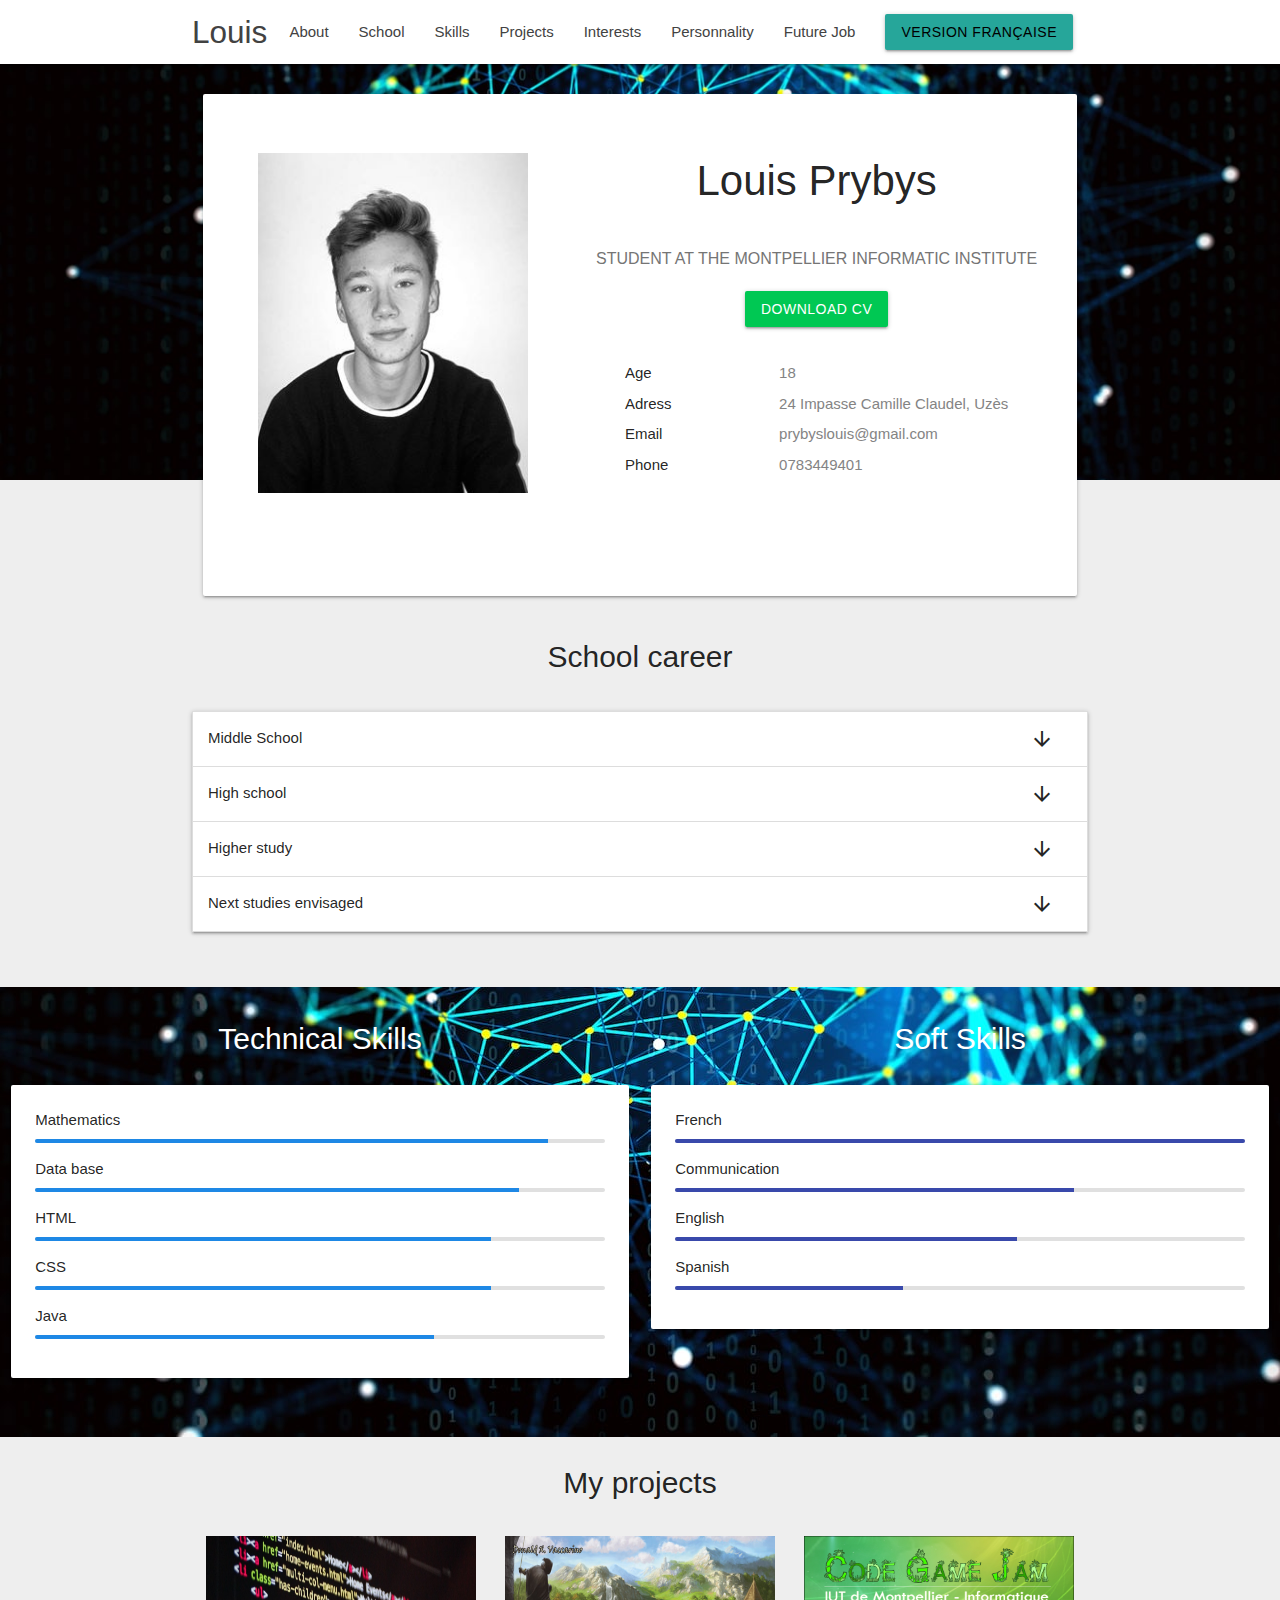
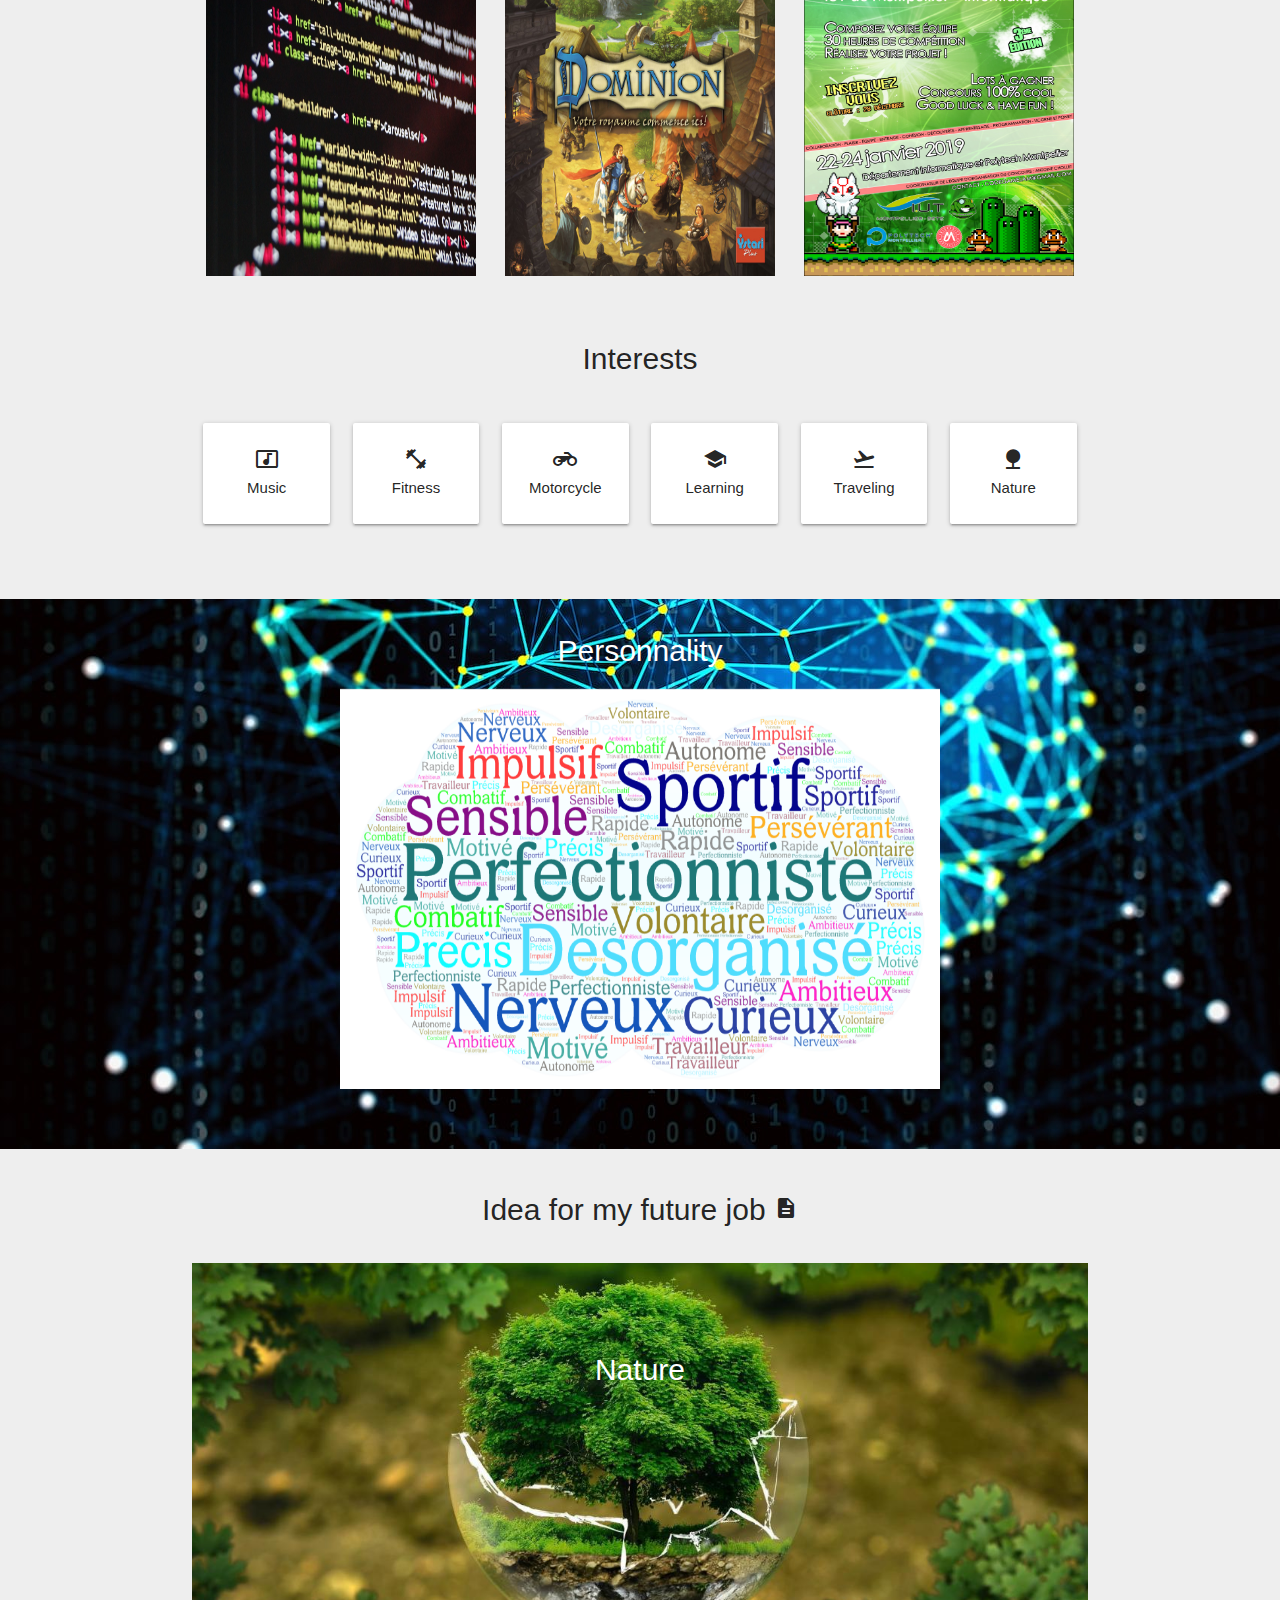
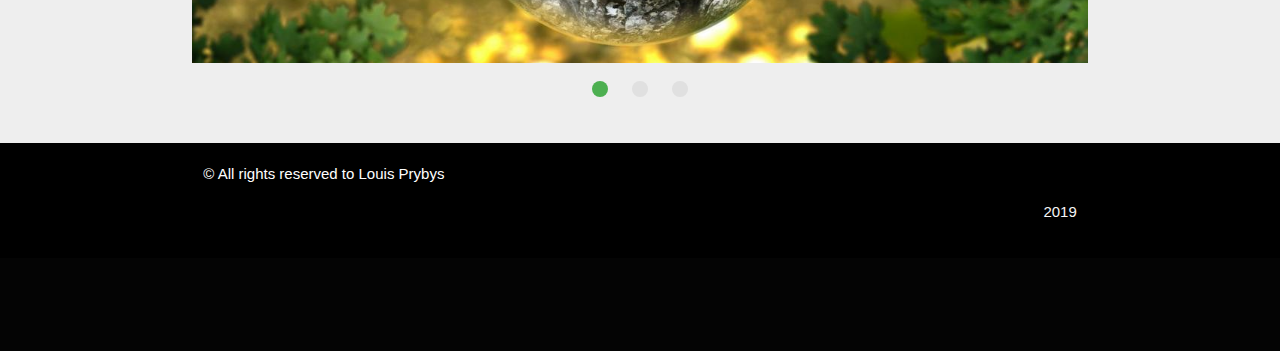
==== index.html @ 8a9b7760 "Add files via upload" ====
<!DOCTYPE html>
<html>
	<head>
		<title>Personal Website</title>
		<meta charset="utf-8">
		<!--Import Google Icon Font-->
		<link href="https://fonts.googleapis.com/icon?family=Material+Icons" rel="stylesheet">
		<!-- Social media Font -->
		<link rel="stylesheet" href="https://d1azc1qln24ryf.cloudfront.net/114779/Socicon/style-cf.css?9ukd8d">
		<!-- Materialize: Compiled and minified CSS -->
		<link rel="stylesheet" href="https://cdnjs.cloudflare.com/ajax/libs/materialize/1.0.0/css/materialize.min.css">
		<link rel="stylesheet" type="text/css" href="./accueilstyle.css">
		<!--Let browser know website is optimized for mobile-->
		<meta name="viewport" content="width=device-width, initial-scale=1.0"/>
	</head>
	<body class="grey lighten-3">
		<header>
			<div class="header-bg"></div>
			<nav class="nav-wraper white">
				<div class="container">
					<a href="#" class="brand-logo grey-text text-darken-3">Louis</a>
					<a data-target="sidenav" class="sidenav-trigger grey-text text-darken-3"><i class="material-icons">menu</i></a>
					<ul id="nav-mobile" class="right hide-on-med-and-down">
						<li><a class="grey-text text-darken-3" href="#about">About</a></li>
						<li><a class="grey-text text-darken-3" href="#school">School</a></li>
						<li ><a class="grey-text text-darken-3" href="#skills">Skills</a></li>
						<li><a class="grey-text text-darken-3" href="#projects">Projects</a></li>
						<li ><a class="grey-text text-darken-3" href="#interests">Interests</a></li>
						<li><a class="grey-text text-darken-3" href="#personnality">Personnality</a></li>
						<li ><a class="grey-text text-darken-3" href="#futurejob">Future Job</a></li>
						<li ><a class="waves-effect waves-light btn black-text text-darken-1" href="./index1.html">Version Française</a></li>
					</ul>
				</div>
			</nav>
		</header>
		<ul id="sidenav" class="sidenav">
			<li><a class="grey-text text-darken-3" href="#about">About</a></li>
			<li><a class="grey-text text-darken-3" href="#school">School</a></li>
			<li ><a class="grey-text text-darken-3" href="#skills">Skills</a></li>
			<li><a class="grey-text text-darken-3" href="#projects">Projects</a></li>
			<li ><a class="grey-text text-darken-3" href="#interests">Interests</a></li>
			<li><a class="grey-text text-darken-3" href="#personnality">Personnality</a></li>
			<li ><a class="grey-text text-darken-3" href="#futurejob">Future Job</a></li>
			<li ><a class="waves-effect waves-light btn black-text text-darken-1" href="./pageaccueil1.html">Version Française</a></li>
		</ul>
		<div class="wrapper container">
			<!-- first card with personal info -->
			<div class="row">
				<div class="col s12">
					<div class="card">
						<div class="card-content ">
							<div class="row ">
								<div class="col s12 l5 center">
									<img class="responsive-img avatar" src="./image/Louis.jpg" alt="Image de Louis">
									<ul class="social-icons">
										<li>
											<a target="_blank" href="https://www.facebook.com/louis.prybys.7" class="pure-button button-socicon"><span class="socicon socicon-facebook grey-text text-darken-1"></span></a>
										</li>
										<li>
											<a target="_blank" href="https://www.instagram.com/louisprybys/?hl=fr" class="pure-button button-socicon"><span class="socicon socicon-linkedin grey-text text-darken-1"></span></a>
										</li>
										<li>
											<a target="_blank" href="https://www.linkedin.com/in/louis-prybys-404544171/" class="pure-button button-socicon"><span class="socicon socicon-instagram grey-text text-darken-1"></span></a>
										</li>
									</ul>
								</div>
								<div class="col s12 l7 info center">
									<h1 id="about" class="scrollspy">Louis Prybys</h1>
									<p class="grey-text text-darken-1 student">
										Student at the Montpellier informatic Institute
									</p>
									<div class="student">
										<a class="waves-effect waves-light btn green accent-4" href="./docs/CV.pdf" target="_blank" download id="CV">DOWNLOAD CV</a>
									</div>
									<ul class="student">
										<li>
											<span class="profile-title">Age</span>
											<span class="profile-desc">18</span>
										</li>
										<li>
											<span class="profile-title">Adress</span>
											<span class="profile-desc">24 Impasse Camille Claudel, Uzès</span>
										</li>
										<li>
											<span class="profile-title">Email</span>
											<span class="profile-desc">prybyslouis@gmail.com</span>
										</li>
										<li>
											<span class="profile-title">Phone</span>
											<span class="profile-desc">0783449401</span>
										</li>
									</ul>
								</div>
							</div>
						</div>
					</div>
				</div>
			</div>
			<div>
				<h3 id="school" class="padding">School career</h3>
				<ul class="collapsible">
					<li>
						<div class="collapsible-header">
							Middle School
							<i class="fleche material-icons">arrow_downward</i>
						</div>
						<div class="collapsible-body">
							<span>College students at Jean Louis Trintignant,30700 Uzès. <br>Brevet des collèges : Well mention.</span>
						</div>
					</li>
					<li>
						<div class="collapsible-header">
							High school
							<i class=" fleche material-icons">arrow_downward</i>
						</div>
						<div class="collapsible-body">
							<span>High school student at Lycée Charles Gide, 30700 Uzès. <br>Baccalauréat : AB Mention.</span>
						</div>
					</li>
					<li>
						<div class="collapsible-header">
							Higher study
							<i class="fleche material-icons">arrow_downward</i>
						</div>
						<div class="collapsible-body">
							<span>Student at the Montpellier informatic institute (DUT). First year.</span>
						</div>
					</li>
					<li>
						<div class="collapsible-header">
							Next studies envisaged
							<i class="fleche material-icons">arrow_downward</i>
						</div>
						<div class="collapsible-body">
							<span>Engineering schools like (Ecole des Mines or Polytech).</span>
						</div>
					</li>
				</ul>
			</div>
		</div>
		<!-- Skills -->
		<div class="parallax-container">
			<div class="parallax">
				<img alt="Image parallax" src="./image/artifi.jpg">
			</div>
			<div class="row">
				<div class="col s12 l6">
					<h2 id="skills" class="scrollspy">Technical Skills</h2>
					<div class="card">
						<div class="card-content">
							<div>
								Mathematics
							</div>
							<div class="progress grey lighten-2">
								<div class="determinate blue darken-1" style="width: 90%"></div>
							</div>
							<div>
								Data base
							</div>
							<div class="progress grey lighten-2">
								<div class="determinate blue darken-1" style="width: 85%"></div>
							</div>
							<div>
								HTML
							</div>
							<div class="progress grey lighten-2">
								<div class="determinate blue darken-1" style="width: 80%"></div>
							</div>
							<div>
								CSS
							</div>
							<div class="progress grey lighten-2">
								<div class="determinate blue darken-1" style="width: 80%"></div>
							</div>
							<div>
								Java
							</div>
							<div class="progress grey lighten-2">
								<div class="determinate blue darken-1" style="width: 70%"></div>
							</div>
						</div>
					</div>
				</div>
				<div class="col s12 l6">
					<h2 class="scrollspy">Soft Skills</h2>
					<div class="card">
						<div class="card-content">
							<div>
								French
							</div>
							<div class="progress grey lighten-2">
								<div class="determinate indigo darken-1" style="width: 100%"></div>
							</div>
							<div>
								Communication
							</div>
							<div class="progress grey lighten-2">
								<div class="determinate indigo darken-1" style="width: 70%"></div>
							</div>
							<div>
								English
							</div>
							<div class="progress grey lighten-2">
								<div class="determinate indigo darken-1" style="width: 60%"></div>
							</div>
							<div>
								Spanish
							</div>
							<div class="progress grey lighten-2">
								<div class="determinate  indigo darken-1" style="width: 40%"></div>
							</div>
						</div>
					</div>
				</div>
			</div>
		</div>
		<div class="row large center">
			<h3 id="projects" class="padding">My projects</h3>
			<div class="col l4 m12 s12">
				<img class="responsive-img " src="./image/code.jpg" alt="Image projects" onclick="toggle_text('span_txt');">
				<br />
				<span id="span_txt" style="display: none;">Code : I created a site with my team using cms joomla. <a target="_blank" href="https://iut-info-projet.cloudaccess.host/index.php">Our website</a></span>
			</div>
			<div class="col l4 m12 s12">
				<img class="responsive-img " src="./image/game.jpg" alt="Image projects" onclick="toggle_text1('span_txt1');">
				<br />
				<span id="span_txt1" style="display: none;">Game : As part of the DUT we designed a board game entirely in java.</span>
			</div>
			<div class="col l4 m12 s12">
				<img class="responsive-img jam" src="./image/jam.jpg" alt="Image projects" onclick="toggle_text2('span_txt2');">
				<br />
				<span id="span_txt2" style="display: none;">Jam : I participated in the design of a video game in a group of 5. The contest lasted 30 hours in a row and this allowed me to push my limits both physically and intellectually.<a href="./amarok/amarok.html">Play game</a></span>
			</div>
		</div>
		<div class="wrapper container">
			<div class="interests">
				<h3 id="interests" class="scrollspy">Interests</h3>
				<div class="row interests">
					<div class="col s6 m4 l2">
						<div class="card">
							<div class="card-content center">
								<div>
									<i class="material-icons">music_video</i>
								</div>
								<div>
									Music
								</div>
							</div>
						</div>
					</div>
					<div class="col s6 m4 l2">
						<div class="card">
							<div class="card-content center">
								<div>
									<i class="material-icons">fitness_center</i>
								</div>
								<div>
									Fitness
								</div>
							</div>
						</div>
					</div>
					<div class="col s6 m4 l2">
						<div class="card">
							<div class="card-content center">
								<div>
									<i class="material-icons">motorcycle</i>
								</div>
								<div>
									Motorcycle
								</div>
							</div>
						</div>
					</div>
					<div class="col s6 m4 l2">
						<div class="card">
							<div class="card-content center">
								<div>
									<i class="material-icons">school</i>
								</div>
								<div>
									Learning
								</div>
							</div>
						</div>
					</div>
					<div class="col s6 m4 l2">
						<div class="card">
							<div class="card-content center">
								<div>
									<i class="material-icons">flight_takeoff</i>
								</div>
								<div>
									Traveling
								</div>
							</div>
						</div>
					</div>
					<div class="col s6 m4 l2">
						<div class="card">
							<div class="card-content center">
								<div>
									<i class="material-icons">nature</i>
								</div>
								<div>
									Nature
								</div>
							</div>
						</div>
					</div>
				</div>
			</div>
		</div>
		<div class="parallax-container para">
			<div class="parallax">
				<img alt="Image parallax" src="./image/artifi.jpg">
			</div>
			<div class="positionnuage">
				<h2 id="personnality">Personnality</h2>
				<img class="materialboxed" alt="Image de mon nuage de mots" src="./image/cloud.png">
			</div>
		</div>
		<div class="think">
			<h3 id="futurejob" class="padding scrollspy" >Idea for my future job <i class="material-icons">description</i></h3>
		</div>
		<div class="wrapper container">
			<div class="slider">
				<ul class="slides">
					<li>
						<img src="./image/nature.jpg" alt="Image de mon future domaine d'activité">
						<div class="caption center-align">
							<h3>Nature</h3>
						</div>
					</li>
					<li>
						<img src="./image/espace.jpg" alt="Image de mon future domaine d'activité">
						<div class="caption left-align">
							<h3>Space</h3>
						</div>
					</li>
					<li>
						<img src="./image/technologie-informatique.png" alt="Image de mon future domaine d'activité">
						<div class="caption right-align">
							<h3>Technologies</h3>
						</div>
					</li>
				</ul>
			</div>
		</div>
		<footer class="page-footer">
			<div class="container">
				<div class="row">
					<div class="col l16 s12">
						© All rights reserved to Louis Prybys
					</div>
					<div class="col l16 s12">
						<p class="grey-text text-lighten-4 right">
							2019
						</p>
					</div>
				</div>
			</div>
			<div class="footer-copyright">
				<div class="container">
					<div class="row">
						<div class="col l12 s12">
							<ul class="social-icons left">
								<li>
									<a target="_blank" href="https://www.facebook.com/louis.prybys.7" class="pure-button button-socicon"><span class="socicon socicon-facebook white-text text-darken-1"></span></a>
								</li>
								<li>
									<a target="_blank" href="https://www.instagram.com/louisprybys/?hl=fr" class="pure-button button-socicon"><span class="socicon socicon-linkedin white-text text-darken-1"></span></a>
								</li>
								<li>
									<a target="_blank" href="https://www.linkedin.com/in/louis-prybys-404544171/" class="pure-button button-socicon"><span class="socicon socicon-instagram white-text text-darken-1"></span></a>
								</li>
							</ul>
						</div>
					</div>
				</div>
			</div>
		</footer>
		<a class="back-to-top" href="#"><img alt="Back to Top" src="./image/fleche.png" data-jpibfi-post-excerpt="" data-jpibfi-post-url="http://www.cdl-graphicart.com/un-bouton-back-to-top-fluide-grace-a-jquery/" data-jpibfi-post-title="Un bouton "back to top" fluide grâce à jQuery" data-jpibfi-src="https://lh3.googleusercontent.com/-3RldGtL2azw/VrOzk609bmI/AAAAAAAABMw/xk8QnsFub7Q/s70-Ic42/BackToTop.png" ></a>
		<!-- Compiled and minified JavaScript -->
		<script src="https://ajax.googleapis.com/ajax/libs/jquery/3.3.1/jquery.min.js"></script>
		<script src="https://cdnjs.cloudflare.com/ajax/libs/materialize/1.0.0/js/materialize.min.js"></script>
		<script>
			$(document).ready(function(){
				$('.scrollspy').scrollSpy();
			});
		</script>
		<!-- Javascript for sidenav -->
		<script>
			$(document).ready(function(){
				$('.sidenav').sidenav();
			});
		</script>
		<!-- Javascript for slider -->
		<script type="text/javascript">
			$(document).ready(function(){
				$('.slider').slider();
			});
		</script>
		<!-- Javascript for parallax -->
		<script>
			$(document).ready(function(){
				$('.parallax').parallax();
			});
		</script>
		<script>
			$(document).ready(function(){
				$('.parallax1').parallax();
			});
		</script>
		<!-- Javascript for touchdown -->
		<script>
			$(document).ready(function(){
				$('.collapsible').collapsible();
			});
		</script>
		<script>
			$(document).ready(function(){
				$('.materialboxed').materialbox();
				  
			});
		</script>
		<!-- Javascript for projects -->
		<script>
			function toggle_text(id) {
				var span = document.getElementById(id);
				if(span.style.display == "none") {
					span.style.display = "inline";
				}
				else {
					span.style.display = "none";
				}
			}
			function toggle_text1(id) {
				var span = document.getElementById(id);
				if(span.style.display == "none") {
					span.style.display = "inline";
				}
				else {
					span.style.display = "none";
				}
			}
			function toggle_text2(id) {
				var span = document.getElementById(id);
				if(span.style.display == "none") {
					span.style.display = "inline";
				}
				else {
					span.style.display = "none";
				}
			}
		</script>
		<!-- Javascript for menu -->
		<script>
			$('a[href^="#"]').click(function(){
				var the_id = $(this).attr("href");
				var duration = 700;
				if (the_id === '#') {
					return;
				}
				$('html, body').animate({
					scrollTop:$(the_id).offset().top
				}
				, duration);
				return false;
			});
		</script>
		<!-- Javascript for backtotop -->
		<script>
			jQuery(document).ready(function() {
				var offset = 220;
				var duration = 1000;
				jQuery(window).scroll(function() {
					if (jQuery(this).scrollTop() > offset) {
						jQuery('.back-to-top').fadeIn(duration);
					}
					 else {
						jQuery('.back-to-top').fadeOut(duration);
					}
				});
				jQuery('.back-to-top').click(function(event) {
					event.preventDefault();
					jQuery('html, body').animate({
						scrollTop: 0
					}
					, duration);
					return false;
				}
				)
			});
		</script>
	</body>
</html>
---- accueilstyle.css ----
.wrapper
{
  max-width: 970px;
  top: 0px;
  padding-bottom: 40px;
}

.profile-title
{
  display: inline-block;
  width: 150px;
  margin-bottom: 8px;
}

.student
{
  padding-top: 20px;
}

.padding
{
  padding-bottom: 20px;
}

.think
{
  padding-top: 15px;
}

.large
{
  width: 70%;
  padding-bottom: 30px;
}

.page-footer
{
  background-color: black;
}

.pro
{
  width: 100%;
}

.parallax-container
{
  height: 450px;
}

.parallax-container.para
{
  height: 550px;
}

.positionnuage
{
  margin-left: auto;
  margin-right: auto;
  width: 600px;
}

#utile
{
  background-color: white;
  padding-bottom: 30px;
  width: 50%;
}

.mots
{
  width: 40%;
}

.header-bg
{
  position: absolute;
  top: 0;
  left: 0;
  right: 0;
  z-index: -1;
  background-size: cover;
  background-repeat: no-repeat;
  background-position: center;
  background-image: url(./image/artifi.jpg);
  height: 480px;
}

.avatar
{
  min-width: 100px;
}

.card1
{
  text-align: right;
}

.card
{
  margin: 2rem 0 1rem 0;
}

.page
{
  text-decoration: none;
  color: white;
}

.fleche
{
  margin-left: auto;
}

.flecheretour
{
  height: 40px;
  width: 40px;
}

.profile-desc
{
  display: inline-block;
  color: #848484;
}

.social-icons li
{
  display: inline-block;
  padding: 0px 9px;
}

img.avatar
{
  margin-top: 35px;
  width: 230px;
}

.info ul
{
  display: inline-block;
  text-align: left;
}

#fleche
{
  margin-left: auto;
}

h1
{
  font-size: 42px;
  line-height: 42px;
}

h2
{
  font-size: 30px;
  text-align: center;
  color: white;
}

h3
{
  text-align: center;
  font-size: 30px;
}

.info p
{
  font-size: 16px;
  font-weight: 500;
  text-transform: uppercase;
}

.interests > div
{
  padding: 0px;
}

img.responsive-img
{
  height: 340px;
  width: 270px;
}

.slider
{
  margin:0px auto;
  padding-bottom: 20px;
}

div#page
{
  max-width: 900px;
  margin-left: auto;
  margin-right: auto;
  padding: 20px;
}

.back-to-top
{
  position: fixed;
  bottom: 2em;
  right: 0px;
  text-decoration: none;
  font-size: 12px;
  padding: 1em;
  display: none;
}

.back-to-top:hover
{
  text-decoration: none;
}

.back-to-top img
{
  width: 60px;
  opacity: .7;
  filter: alpha(opacity=20);
  transition: all .4s ease-out;
  -o-transition: all .5s ease-out;
  -moz-transition: all .4s ease-out;
  -webkit-transition: all .4s ease-out;
}

.back-to-top img:hover
{
  text-decoration: none;
  opacity: .9;
}

.materialboxed
{
  width: 600px;
  height: 400px;
}

.display
{
  display:none;
}

@media screen and (max-width: 992px)
{
  .display1
  {
    display: none;
  }

  .parallax-container
  {
    height: 800px;
  }

  .parallax-container.para
  {
    height: 380px;
  }

  .materialboxed
  {
    width: 400px;
    height: 250px;
  }

  .positionnuage
  {
    margin-left: auto;
    margin-right: auto;
    width: 400px;
  }
}

@media screen and (max-width: 600px)
{
  .parallax-container.para
  {
    height: 320px;
  }

  .materialboxed
  {
    width: 250px;
    height: 180px;
  }

  .positionnuage
  {
    margin-left: auto;
    margin-right: auto;
    width: 250px;
  }
}
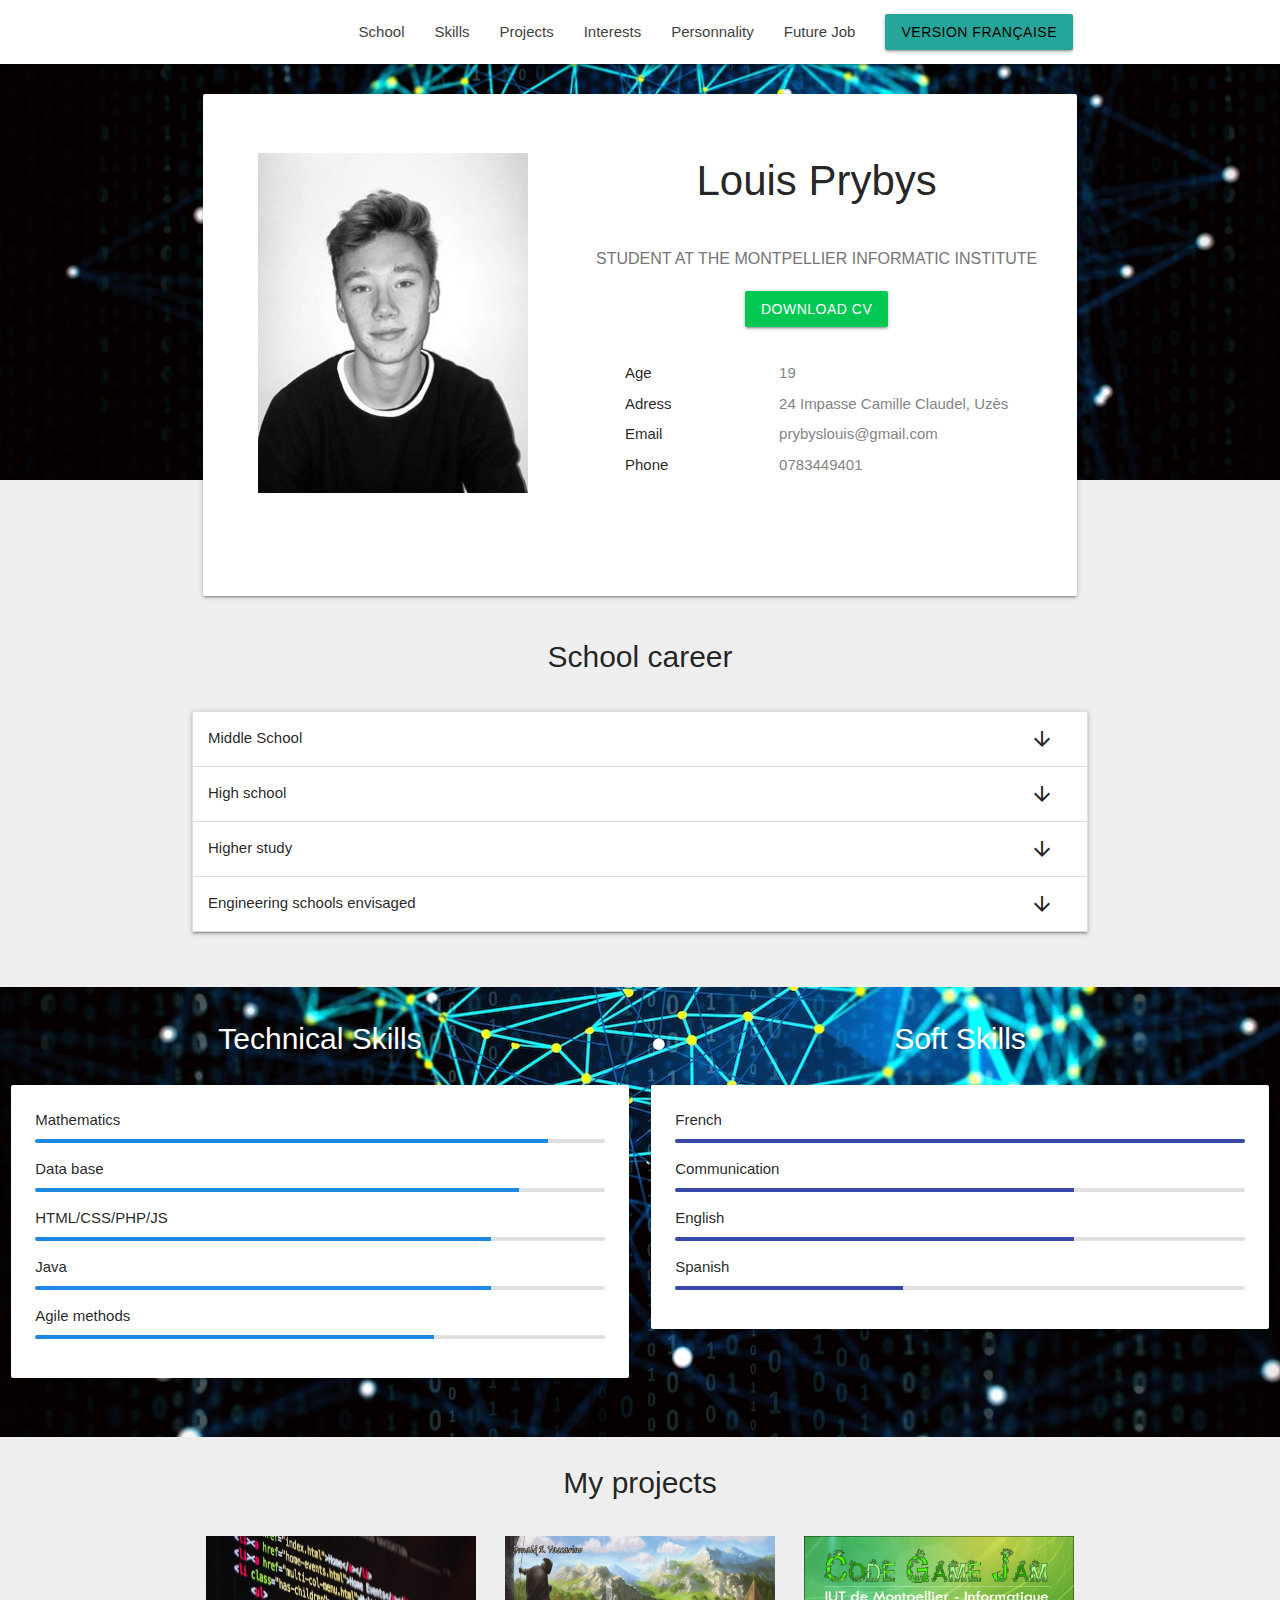
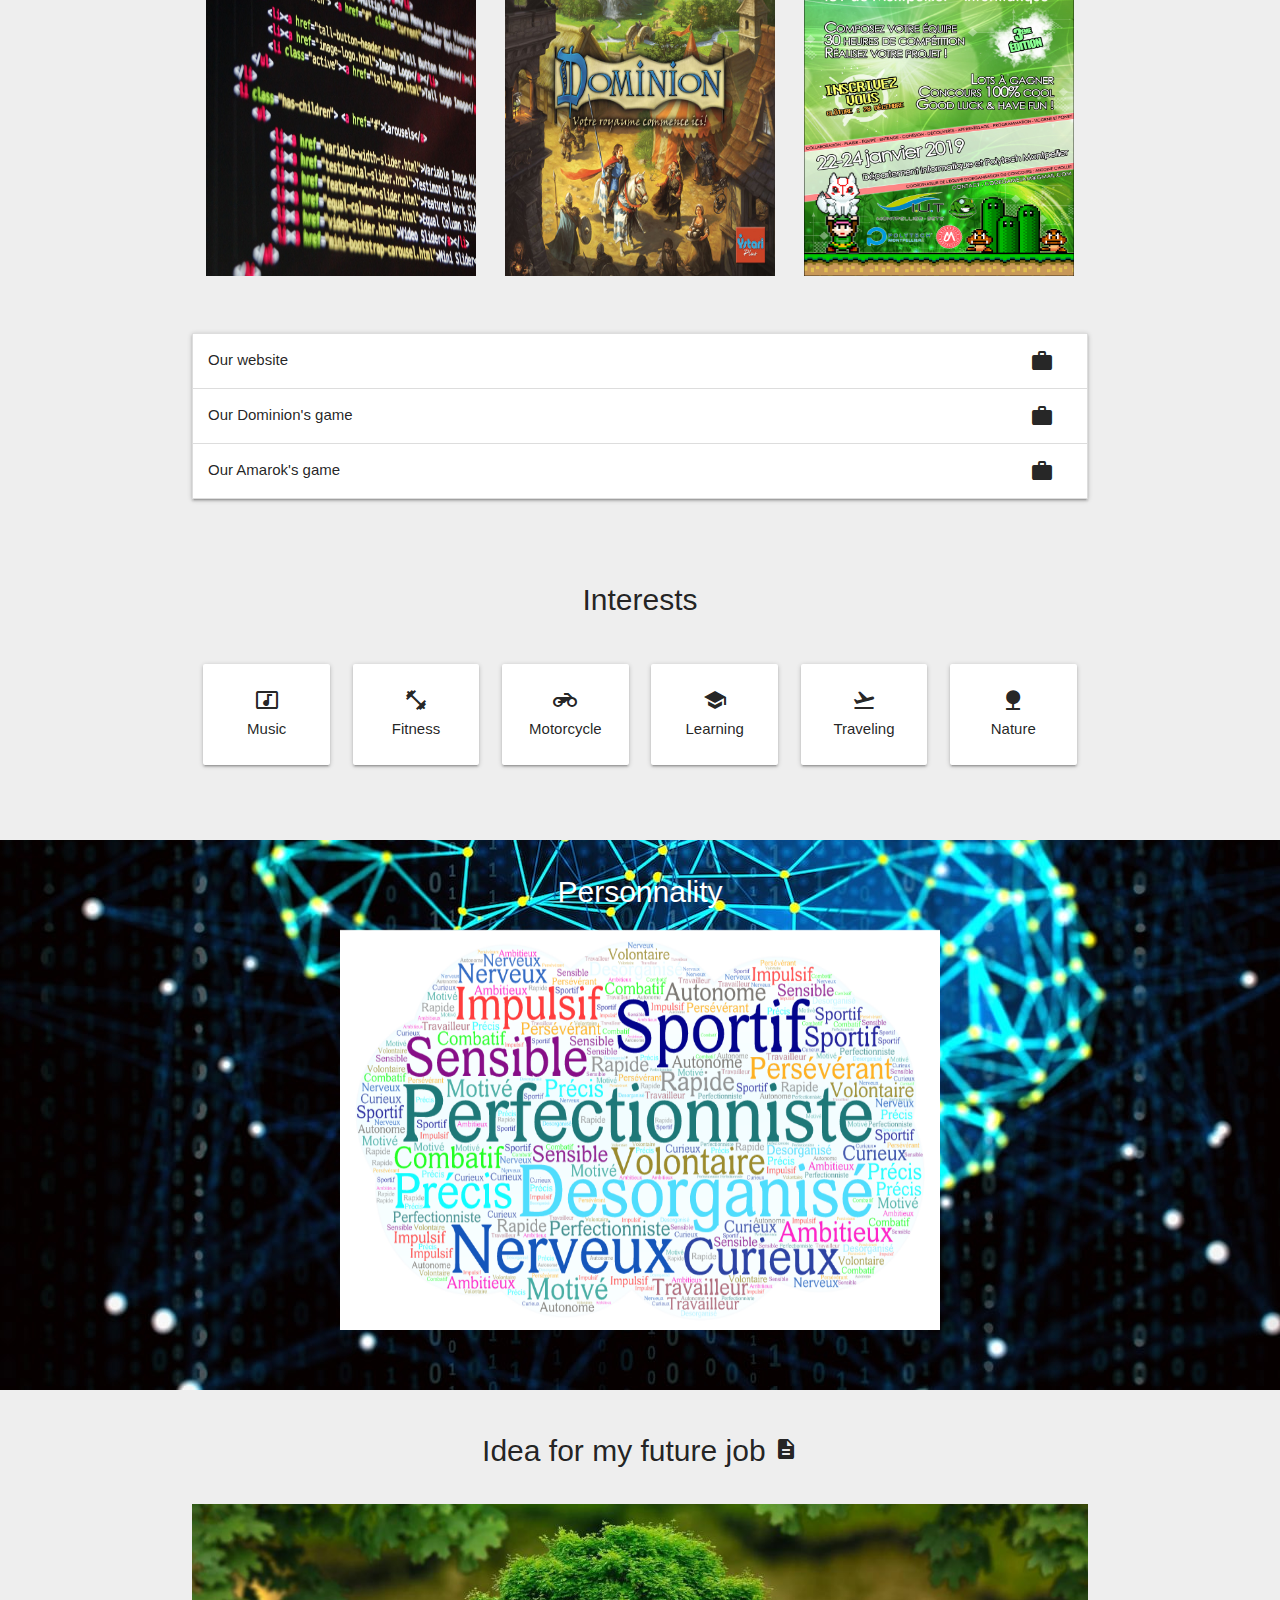
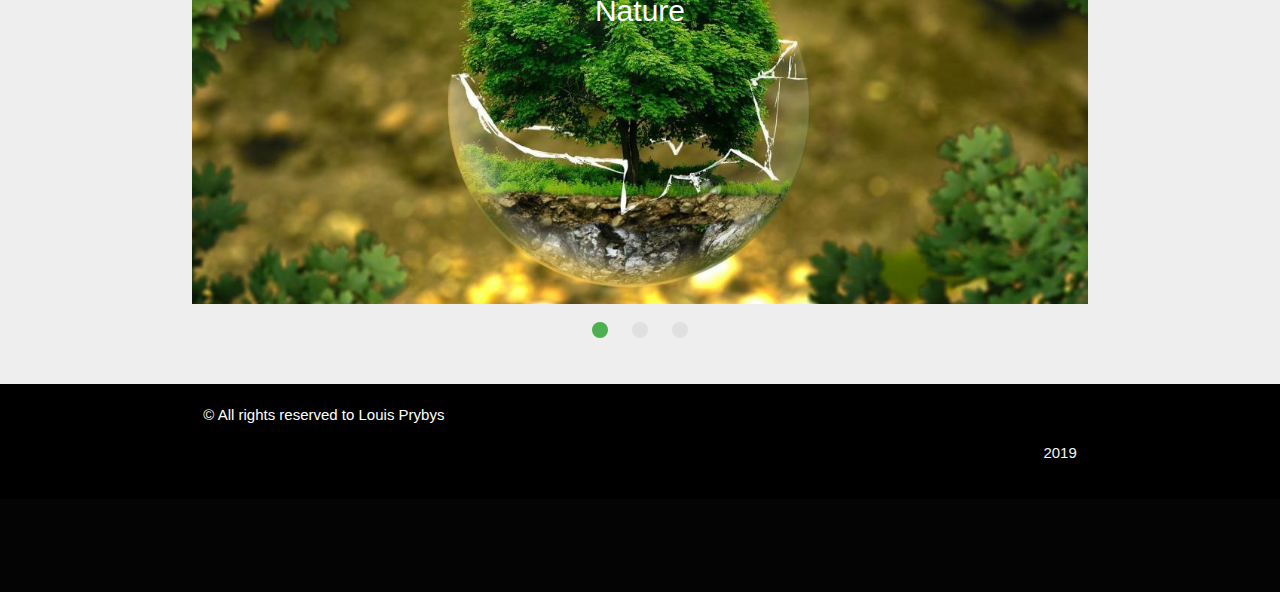
==== commit 794e5dce: "Changement" ====
--- a/index.html
+++ b/index.html
@@ -18,10 +18,9 @@
 			<div class="header-bg"></div>
 			<nav class="nav-wraper white">
 				<div class="container">
-					<a href="#" class="brand-logo grey-text text-darken-3">Louis</a>
+					
 					<a data-target="sidenav" class="sidenav-trigger grey-text text-darken-3"><i class="material-icons">menu</i></a>
 					<ul id="nav-mobile" class="right hide-on-med-and-down">
-						<li><a class="grey-text text-darken-3" href="#about">About</a></li>
 						<li><a class="grey-text text-darken-3" href="#school">School</a></li>
 						<li ><a class="grey-text text-darken-3" href="#skills">Skills</a></li>
 						<li><a class="grey-text text-darken-3" href="#projects">Projects</a></li>
@@ -57,10 +56,10 @@
 											<a target="_blank" href="https://www.facebook.com/louis.prybys.7" class="pure-button button-socicon"><span class="socicon socicon-facebook grey-text text-darken-1"></span></a>
 										</li>
 										<li>
-											<a target="_blank" href="https://www.instagram.com/louisprybys/?hl=fr" class="pure-button button-socicon"><span class="socicon socicon-linkedin grey-text text-darken-1"></span></a>
-										</li>
-										<li>
-											<a target="_blank" href="https://www.linkedin.com/in/louis-prybys-404544171/" class="pure-button button-socicon"><span class="socicon socicon-instagram grey-text text-darken-1"></span></a>
+											<a target="_blank" href="https://www.linkedin.com/in/louis-prybys-404544171/" class="pure-button button-socicon"><span class="socicon socicon-linkedin grey-text text-darken-1"></span></a>
+										</li>
+										<li>
+											<a target="_blank" href="https://www.instagram.com/louisprybys/?hl=fr" class="pure-button button-socicon"><span class="socicon socicon-instagram grey-text text-darken-1"></span></a>
 										</li>
 									</ul>
 								</div>
@@ -70,12 +69,12 @@
 										Student at the Montpellier informatic Institute
 									</p>
 									<div class="student">
-										<a class="waves-effect waves-light btn green accent-4" href="./docs/CV.pdf" target="_blank" download id="CV">DOWNLOAD CV</a>
+										<a class="waves-effect waves-light btn green accent-4" href="./docs/CVLouisPrybys.pdf" target="_blank" download id="CV">DOWNLOAD CV</a>
 									</div>
 									<ul class="student">
 										<li>
 											<span class="profile-title">Age</span>
-											<span class="profile-desc">18</span>
+											<span class="profile-desc">19</span>
 										</li>
 										<li>
 											<span class="profile-title">Adress</span>
@@ -128,11 +127,11 @@
 					</li>
 					<li>
 						<div class="collapsible-header">
-							Next studies envisaged
+							Engineering schools envisaged
 							<i class="fleche material-icons">arrow_downward</i>
 						</div>
 						<div class="collapsible-body">
-							<span>Engineering schools like (Ecole des Mines or Polytech).</span>
+							<span>Ecole des Mines d'Alès (eligible, looking for a work-study).</span>
 						</div>
 					</li>
 				</ul>
@@ -161,19 +160,19 @@
 								<div class="determinate blue darken-1" style="width: 85%"></div>
 							</div>
 							<div>
-								HTML
+								HTML/CSS/PHP/JS
 							</div>
 							<div class="progress grey lighten-2">
 								<div class="determinate blue darken-1" style="width: 80%"></div>
 							</div>
 							<div>
-								CSS
+								Java
 							</div>
 							<div class="progress grey lighten-2">
 								<div class="determinate blue darken-1" style="width: 80%"></div>
 							</div>
 							<div>
-								Java
+								Agile methods
 							</div>
 							<div class="progress grey lighten-2">
 								<div class="determinate blue darken-1" style="width: 70%"></div>
@@ -201,7 +200,7 @@
 								English
 							</div>
 							<div class="progress grey lighten-2">
-								<div class="determinate indigo darken-1" style="width: 60%"></div>
+								<div class="determinate indigo darken-1" style="width: 70%"></div>
 							</div>
 							<div>
 								Spanish
@@ -219,19 +218,57 @@
 			<div class="col l4 m12 s12">
 				<img class="responsive-img " src="./image/code.jpg" alt="Image projects" onclick="toggle_text('span_txt');">
 				<br />
-				<span id="span_txt" style="display: none;">Code : I created a site with my team using cms joomla. <a target="_blank" href="https://iut-info-projet.cloudaccess.host/index.php">Our website</a></span>
+				<span id="span_txt" style="display: none;">Code : I created a site with my team using cms joomla. <a target="_blank" href="https://iut-info-projet.cloudaccess.host/index.php"> Our website</a></span>
 			</div>
 			<div class="col l4 m12 s12">
 				<img class="responsive-img " src="./image/game.jpg" alt="Image projects" onclick="toggle_text1('span_txt1');">
 				<br />
-				<span id="span_txt1" style="display: none;">Game : As part of the DUT we designed a board game entirely in java.</span>
+				<span id="span_txt1" style="display: none;">Game : As part of the DUT we designed a board game entirely in java.<a target="_blank" href="https://dominion.zanapher.fr/login?next=%2Findex"> Play Game</a></span>
 			</div>
 			<div class="col l4 m12 s12">
 				<img class="responsive-img jam" src="./image/jam.jpg" alt="Image projects" onclick="toggle_text2('span_txt2');">
 				<br />
-				<span id="span_txt2" style="display: none;">Jam : I participated in the design of a video game in a group of 5. The contest lasted 30 hours in a row and this allowed me to push my limits both physically and intellectually.<a href="./amarok/amarok.html">Play game</a></span>
-			</div>
-		</div>
+				<span id="span_txt2" style="display: none;">Jam : I participated in the design of a video game in a group of 5.<a target="_blank" href="./amarok/amarok.html"> Play game</a></span>
+			</div>
+		</div>
+
+				<div class="wrapper container">
+		<ul class="collapsible">
+					<li>
+						<div class="collapsible-header">
+							Our website
+							<i class="fleche material-icons">work</i>
+						</div>
+						<div class="collapsible-body">
+							<span>In project management, we carried out this project in a group of 6. Taking control of the software used was complicated but I managed to create and configure an entire forum. The project lasted about 2 months and I was involved in this interesting project for about 10 hours.<br>
+								<br>
+							You can play our game by clicking on the first image.</span>
+						</div>
+					</li>
+					<li>
+						<div class="collapsible-header">
+							Our Dominion's game
+							<i class=" fleche material-icons">work</i>
+						</div>
+						<div class="collapsible-body">
+							<span>In programming we performed a fully java-coded board game. This one lasted about 1 month, there were 4 of us working on the project. More specifically, I was involved in the code of the various cards used to develop specific strategies.<br>
+								<br>
+								You can play our game by clicking on the second image.</span>
+						</div>
+					</li>
+					<li>
+						<div class="collapsible-header">
+							Our Amarok's game
+							<i class="fleche material-icons">work</i>
+						</div>
+						<div class="collapsible-body">
+							<span>For profit and competitive, I participated in the creation of a video game. In fact, we had 30 hours to make a game on the theme of the forest. My work carried out was access to the realization of the different maps. I also helped to write the code to make the character work. <br>
+								<br>
+								You can play our game by clicking on the third image.</span>
+						</div>
+					</li>
+				</ul>
+			</div>
 		<div class="wrapper container">
 			<div class="interests">
 				<h3 id="interests" class="scrollspy">Interests</h3>
@@ -315,8 +352,8 @@
 			<div class="parallax">
 				<img alt="Image parallax" src="./image/artifi.jpg">
 			</div>
+			<h2 id="personnality">Personnality</h2>
 			<div class="positionnuage">
-				<h2 id="personnality">Personnality</h2>
 				<img class="materialboxed" alt="Image de mon nuage de mots" src="./image/cloud.png">
 			</div>
 		</div>
@@ -369,10 +406,10 @@
 									<a target="_blank" href="https://www.facebook.com/louis.prybys.7" class="pure-button button-socicon"><span class="socicon socicon-facebook white-text text-darken-1"></span></a>
 								</li>
 								<li>
-									<a target="_blank" href="https://www.instagram.com/louisprybys/?hl=fr" class="pure-button button-socicon"><span class="socicon socicon-linkedin white-text text-darken-1"></span></a>
+									<a target="_blank" href="https://www.linkedin.com/in/louis-prybys-404544171/" class="pure-button button-socicon"><span class="socicon socicon-linkedin white-text text-darken-1"></span></a>
 								</li>
 								<li>
-									<a target="_blank" href="https://www.linkedin.com/in/louis-prybys-404544171/" class="pure-button button-socicon"><span class="socicon socicon-instagram white-text text-darken-1"></span></a>
+									<a target="_blank" href="https://www.instagram.com/louisprybys/?hl=fr" class="pure-button button-socicon"><span class="socicon socicon-instagram white-text text-darken-1"></span></a>
 								</li>
 							</ul>
 						</div>
